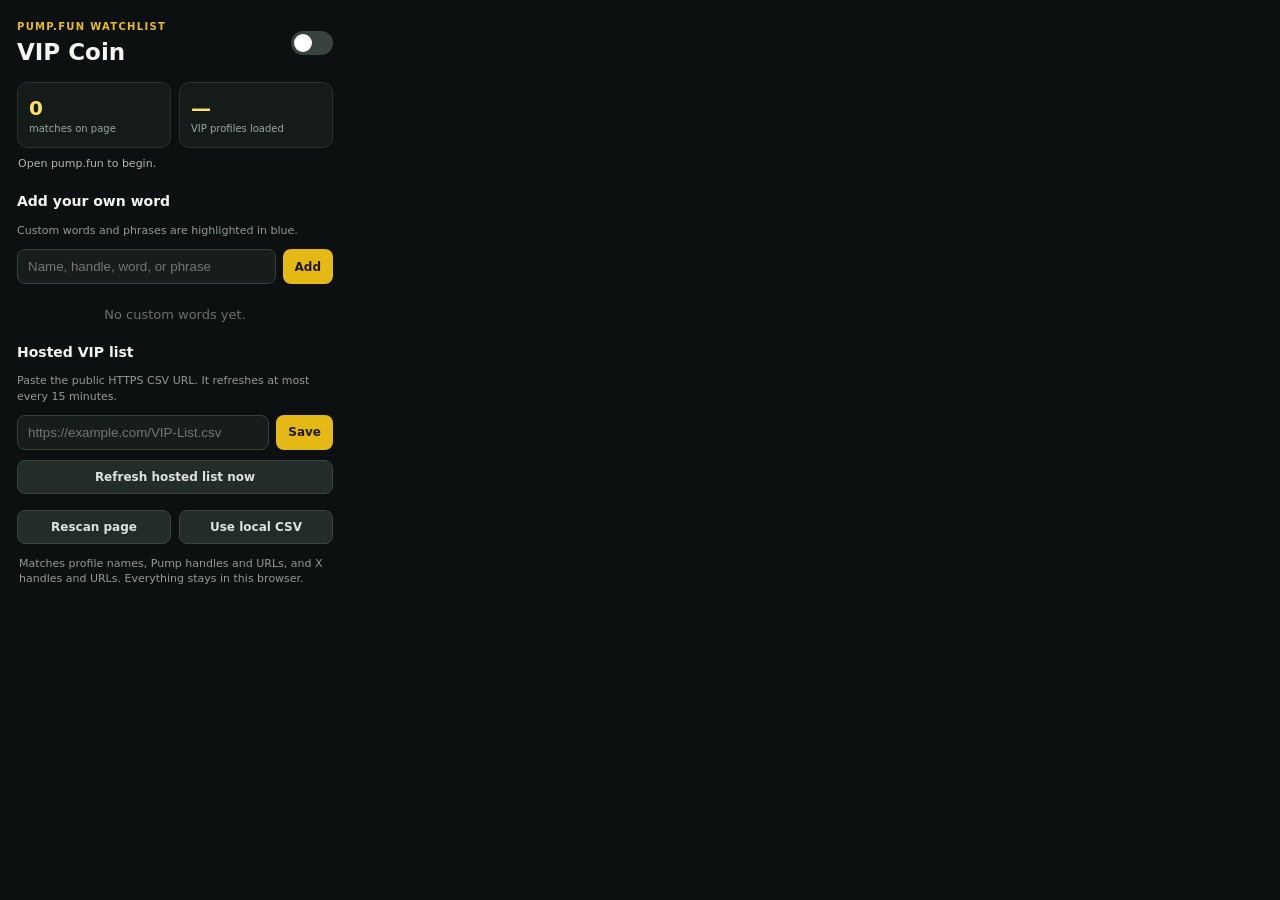
==== popup.html @ 91f6a703 "Add VIP Coin Highlighter extension Implement the Chrome extension UI, background CSV loading, and Pu" ====
<!doctype html>
<html lang="en">
<head>
  <meta charset="utf-8">
  <meta name="viewport" content="width=device-width,initial-scale=1">
  <title>VIP Coin Highlighter</title>
  <link rel="stylesheet" href="popup.css">
</head>
<body>
  <header>
    <div><span class="eyebrow">PUMP.FUN WATCHLIST</span><h1>VIP Coin</h1></div>
    <label class="toggle"><input id="enabled" type="checkbox"><span></span></label>
  </header>

  <section class="status-card">
    <div><strong id="matches">0</strong><span>matches on page</span></div>
    <div><strong id="vip-count">—</strong><span>VIP profiles loaded</span></div>
  </section>
  <p id="status" role="status">Open pump.fun to begin.</p>

  <section>
    <h2>Add your own word</h2>
    <p class="hint">Custom words and phrases are highlighted in blue.</p>
    <form id="add-form">
      <input id="term" maxlength="120" autocomplete="off" placeholder="Name, handle, word, or phrase" aria-label="Custom word">
      <button type="submit">Add</button>
    </form>
    <ul id="terms"></ul>
    <p id="empty" class="empty">No custom words yet.</p>
  </section>

  <section>
    <h2>Hosted VIP list</h2>
    <p class="hint">Paste the public HTTPS CSV URL. It refreshes at most every 15 minutes.</p>
    <form id="url-form">
      <input id="csv-url" type="url" placeholder="https://example.com/VIP-List.csv" aria-label="Hosted VIP CSV URL">
      <button type="submit">Save</button>
    </form>
    <button id="refresh-list" class="secondary wide">Refresh hosted list now</button>
  </section>

  <div class="actions">
    <button id="rescan" class="secondary">Rescan page</button>
    <label class="file-button secondary">Use local CSV<input id="csv-file" type="file" accept=".csv,text/csv" hidden></label>
  </div>
  <p class="footnote">Matches profile names, Pump handles and URLs, and X handles and URLs. Everything stays in this browser.</p>
  <script src="popup.js"></script>
</body>
</html>
---- popup.css ----
:root{color-scheme:dark;font:13px/1.4 Inter,ui-sans-serif,system-ui,sans-serif}*{box-sizing:border-box}body{width:350px;margin:0;padding:17px;background:#0c1010;color:#f2f5f1}header{display:flex;justify-content:space-between;align-items:center;margin-bottom:14px}.eyebrow{color:#e8bb28;font-size:10px;font-weight:800;letter-spacing:.13em}h1{margin:1px 0 0;font-size:23px}h2{margin:18px 0 2px;font-size:14px}.hint,.footnote{color:#8f9b97;font-size:11px}.status-card{display:grid;grid-template-columns:1fr 1fr;gap:8px}.status-card div{display:flex;flex-direction:column;padding:11px;border:1px solid #29322f;border-radius:10px;background:#151b19}.status-card strong{font-size:20px;color:#ffe066}.status-card span{font-size:10px;color:#9ba7a3}#status{min-height:18px;margin:8px 1px;color:#aeb8b4;font-size:11px}.toggle input{position:absolute;opacity:0}.toggle span{display:block;width:42px;height:24px;padding:3px;border-radius:999px;background:#39423f;cursor:pointer}.toggle span::after{content:"";display:block;width:18px;height:18px;border-radius:50%;background:white;transition:.18s}.toggle input:checked+span{background:#d6a90e}.toggle input:checked+span::after{transform:translateX(18px)}form{display:flex;gap:7px;margin:10px 0}input{min-width:0;flex:1;padding:9px 10px;border:1px solid #37413e;border-radius:8px;background:#171d1b;color:white;outline:none}input:focus{border-color:#d6a90e}button,.file-button{border:0;border-radius:8px;padding:9px 12px;background:#e4b916;color:#1e1800;font:700 12px system-ui;cursor:pointer;text-align:center}.secondary{background:#242c29;color:#dce3df;border:1px solid #39433f}ul{display:flex;flex-direction:column;gap:6px;max-height:180px;overflow:auto;margin:0;padding:0;list-style:none}li{display:flex;align-items:center;justify-content:space-between;padding:7px 9px;border-radius:7px;background:#161d1b;color:#cfeef5}li button{padding:2px 6px;background:transparent;color:#8d9995;font-size:17px}.empty{margin:12px 0;color:#68736f;text-align:center}.actions{display:grid;grid-template-columns:1fr 1fr;gap:8px;margin-top:16px}.file-button{display:block}.footnote{margin:12px 2px 0}
.wide{width:100%}
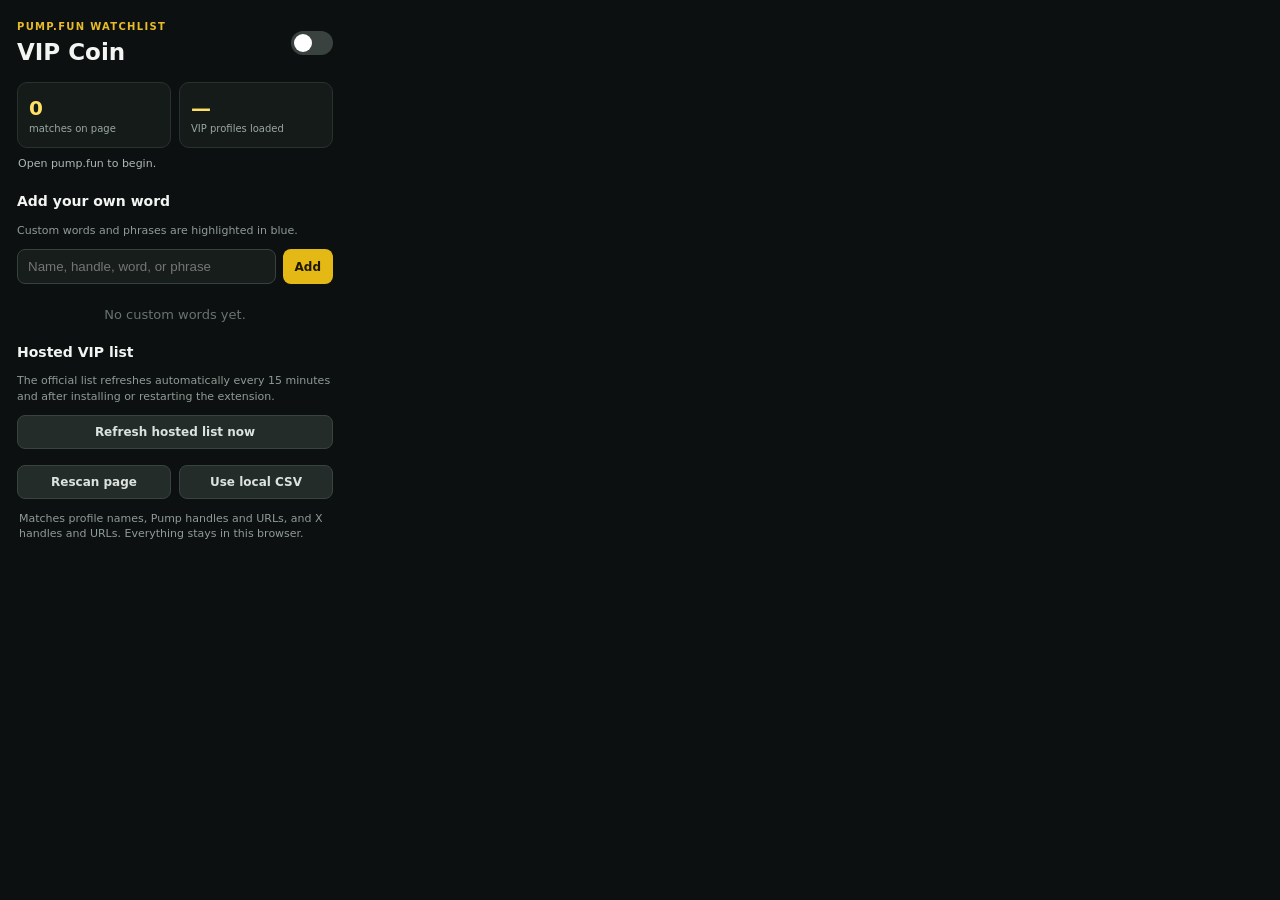
==== commit cc5b4653: "Optimize VIP matching and automatic list refresh" ====
--- a/popup.html
+++ b/popup.html
@@ -31,11 +31,7 @@
 
   <section>
     <h2>Hosted VIP list</h2>
-    <p class="hint">Paste the public HTTPS CSV URL. It refreshes at most every 15 minutes.</p>
-    <form id="url-form">
-      <input id="csv-url" type="url" placeholder="https://example.com/VIP-List.csv" aria-label="Hosted VIP CSV URL">
-      <button type="submit">Save</button>
-    </form>
+    <p class="hint">The official list refreshes automatically every 15 minutes and after installing or restarting the extension.</p>
     <button id="refresh-list" class="secondary wide">Refresh hosted list now</button>
   </section>
 
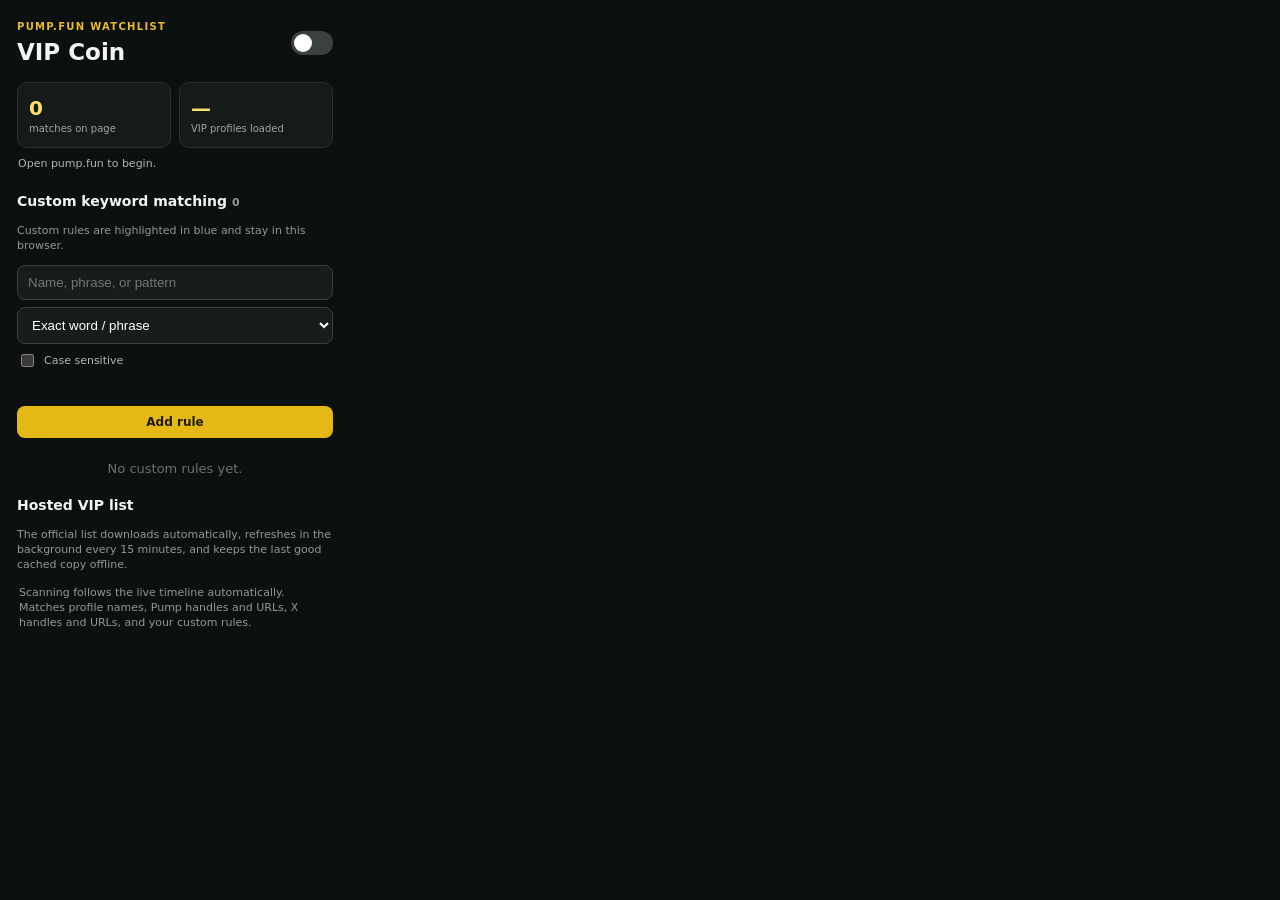
==== commit 20b4a16f: "Add continuous scanning and custom match rules" ====
--- a/popup.html
+++ b/popup.html
@@ -19,27 +19,31 @@
   <p id="status" role="status">Open pump.fun to begin.</p>
 
   <section>
-    <h2>Add your own word</h2>
-    <p class="hint">Custom words and phrases are highlighted in blue.</p>
-    <form id="add-form">
-      <input id="term" maxlength="120" autocomplete="off" placeholder="Name, handle, word, or phrase" aria-label="Custom word">
-      <button type="submit">Add</button>
+    <h2>Custom keyword matching <span id="rule-count">0</span></h2>
+    <p class="hint">Custom rules are highlighted in blue and stay in this browser.</p>
+    <form id="rule-form">
+      <input id="term" maxlength="500" autocomplete="off" required placeholder="Name, phrase, or pattern" aria-label="Keyword or expression">
+      <select id="mode" aria-label="Match type">
+        <option value="exact">Exact word / phrase</option>
+        <option value="contains">Contains</option>
+        <option value="starts">Starts with</option>
+        <option value="ends">Ends with</option>
+        <option value="regex">Regular expression</option>
+      </select>
+      <label class="case"><input id="case-sensitive" type="checkbox"> Case sensitive</label>
+      <p id="match-hint" class="hint"></p>
+      <p id="rule-error" role="alert"></p>
+      <button type="submit">Add rule</button>
     </form>
-    <ul id="terms"></ul>
-    <p id="empty" class="empty">No custom words yet.</p>
+    <ul id="rules"></ul>
+    <p id="empty" class="empty">No custom rules yet.</p>
   </section>
 
   <section>
     <h2>Hosted VIP list</h2>
-    <p class="hint">The official list refreshes automatically every 15 minutes and after installing or restarting the extension.</p>
-    <button id="refresh-list" class="secondary wide">Refresh hosted list now</button>
+    <p class="hint">The official list downloads automatically, refreshes in the background every 15 minutes, and keeps the last good cached copy offline.</p>
   </section>
-
-  <div class="actions">
-    <button id="rescan" class="secondary">Rescan page</button>
-    <label class="file-button secondary">Use local CSV<input id="csv-file" type="file" accept=".csv,text/csv" hidden></label>
-  </div>
-  <p class="footnote">Matches profile names, Pump handles and URLs, and X handles and URLs. Everything stays in this browser.</p>
+  <p class="footnote">Scanning follows the live timeline automatically. Matches profile names, Pump handles and URLs, X handles and URLs, and your custom rules.</p>
   <script src="popup.js"></script>
 </body>
 </html>
--- a/popup.css
+++ b/popup.css
@@ -1,2 +1,36 @@
-:root{color-scheme:dark;font:13px/1.4 Inter,ui-sans-serif,system-ui,sans-serif}*{box-sizing:border-box}body{width:350px;margin:0;padding:17px;background:#0c1010;color:#f2f5f1}header{display:flex;justify-content:space-between;align-items:center;margin-bottom:14px}.eyebrow{color:#e8bb28;font-size:10px;font-weight:800;letter-spacing:.13em}h1{margin:1px 0 0;font-size:23px}h2{margin:18px 0 2px;font-size:14px}.hint,.footnote{color:#8f9b97;font-size:11px}.status-card{display:grid;grid-template-columns:1fr 1fr;gap:8px}.status-card div{display:flex;flex-direction:column;padding:11px;border:1px solid #29322f;border-radius:10px;background:#151b19}.status-card strong{font-size:20px;color:#ffe066}.status-card span{font-size:10px;color:#9ba7a3}#status{min-height:18px;margin:8px 1px;color:#aeb8b4;font-size:11px}.toggle input{position:absolute;opacity:0}.toggle span{display:block;width:42px;height:24px;padding:3px;border-radius:999px;background:#39423f;cursor:pointer}.toggle span::after{content:"";display:block;width:18px;height:18px;border-radius:50%;background:white;transition:.18s}.toggle input:checked+span{background:#d6a90e}.toggle input:checked+span::after{transform:translateX(18px)}form{display:flex;gap:7px;margin:10px 0}input{min-width:0;flex:1;padding:9px 10px;border:1px solid #37413e;border-radius:8px;background:#171d1b;color:white;outline:none}input:focus{border-color:#d6a90e}button,.file-button{border:0;border-radius:8px;padding:9px 12px;background:#e4b916;color:#1e1800;font:700 12px system-ui;cursor:pointer;text-align:center}.secondary{background:#242c29;color:#dce3df;border:1px solid #39433f}ul{display:flex;flex-direction:column;gap:6px;max-height:180px;overflow:auto;margin:0;padding:0;list-style:none}li{display:flex;align-items:center;justify-content:space-between;padding:7px 9px;border-radius:7px;background:#161d1b;color:#cfeef5}li button{padding:2px 6px;background:transparent;color:#8d9995;font-size:17px}.empty{margin:12px 0;color:#68736f;text-align:center}.actions{display:grid;grid-template-columns:1fr 1fr;gap:8px;margin-top:16px}.file-button{display:block}.footnote{margin:12px 2px 0}
-.wide{width:100%}
+:root{color-scheme:dark;font:13px/1.4 Inter,ui-sans-serif,system-ui,sans-serif}
+*{box-sizing:border-box}
+body{width:350px;margin:0;padding:17px;background:#0c1010;color:#f2f5f1}
+header{display:flex;justify-content:space-between;align-items:center;margin-bottom:14px}
+.eyebrow{color:#e8bb28;font-size:10px;font-weight:800;letter-spacing:.13em}
+h1{margin:1px 0 0;font-size:23px}
+h2{margin:18px 0 2px;font-size:14px}
+.hint,.footnote{color:#8f9b97;font-size:11px}
+.status-card{display:grid;grid-template-columns:1fr 1fr;gap:8px}
+.status-card div{display:flex;flex-direction:column;padding:11px;border:1px solid #29322f;border-radius:10px;background:#151b19}
+.status-card strong{font-size:20px;color:#ffe066}
+.status-card span{font-size:10px;color:#9ba7a3}
+#status{min-height:18px;margin:8px 1px;color:#aeb8b4;font-size:11px}
+.toggle input{position:absolute;opacity:0}
+.toggle span{display:block;width:42px;height:24px;padding:3px;border-radius:999px;background:#39423f;cursor:pointer}
+.toggle span::after{content:"";display:block;width:18px;height:18px;border-radius:50%;background:white;transition:.18s}
+.toggle input:checked+span{background:#d6a90e}
+.toggle input:checked+span::after{transform:translateX(18px)}
+form{display:grid;gap:7px;margin:10px 0}
+input,select{min-width:0;width:100%;padding:9px 10px;border:1px solid #37413e;border-radius:8px;background:#171d1b;color:white;outline:none}
+input:focus,select:focus{border-color:#d6a90e}
+button{border:0;border-radius:8px;padding:9px 12px;background:#e4b916;color:#1e1800;font:700 12px system-ui;cursor:pointer;text-align:center}
+ul{display:flex;flex-direction:column;gap:6px;max-height:180px;overflow:auto;margin:0;padding:0;list-style:none}
+li{display:grid;grid-template-columns:18px 1fr auto;gap:8px;align-items:center;padding:7px 9px;border-radius:7px;background:#161d1b;color:#cfeef5}
+li input{width:auto}
+li span{min-width:0;display:flex;flex-direction:column}
+li strong{overflow:hidden;text-overflow:ellipsis;white-space:nowrap}
+li small{color:#82908b}
+li button{padding:2px 6px;background:transparent;color:#8d9995;font-size:17px}
+.case{display:flex;align-items:center;gap:7px;color:#aeb8b4;font-size:11px}
+.case input{width:auto}
+.empty{margin:12px 0;color:#68736f;text-align:center}
+.footnote{margin:12px 2px 0}
+#rule-error{min-height:0;margin:0;color:#ff8f8f;font-size:11px}
+#rule-error:empty{display:none}
+#rule-count{color:#8f9b97;font-size:11px}
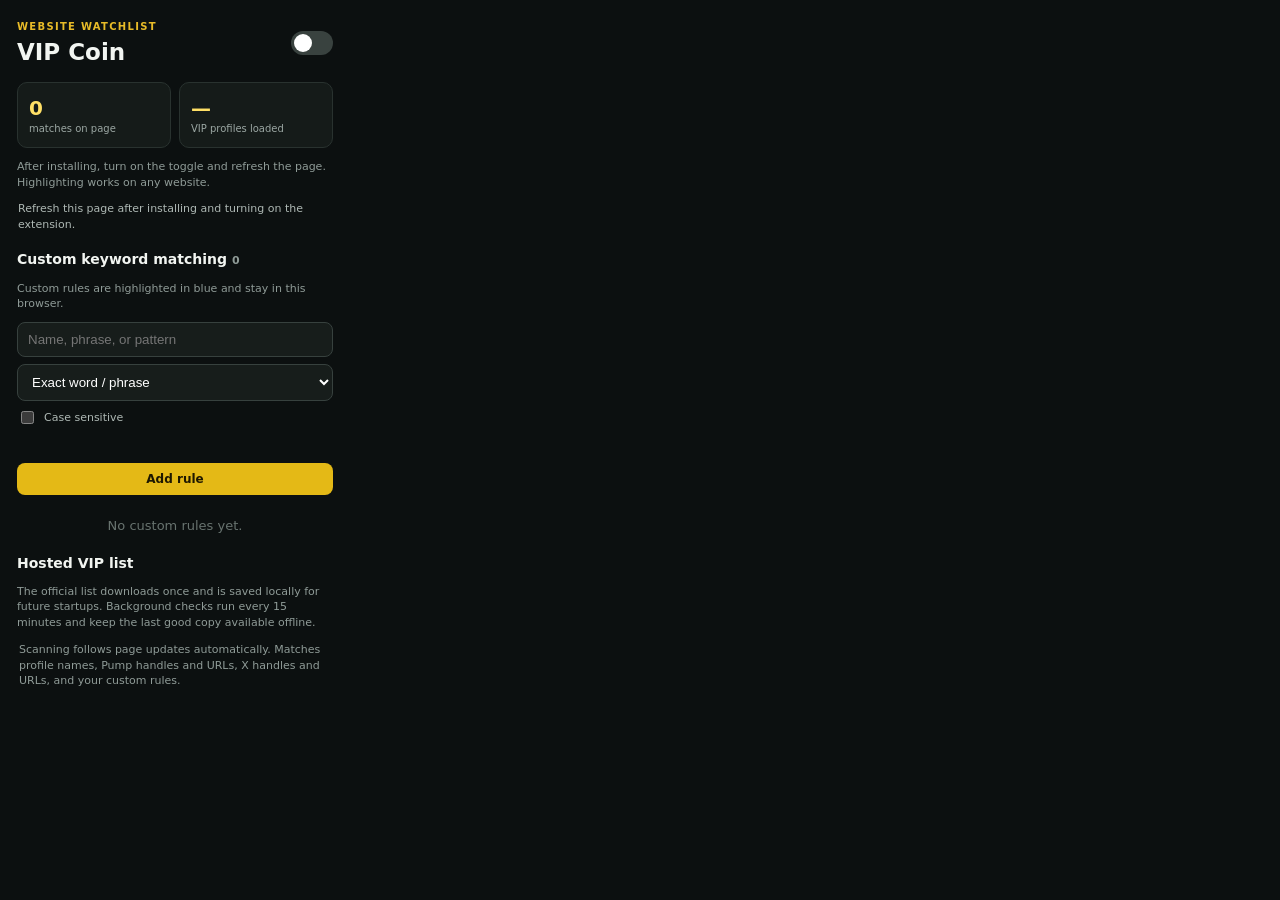
==== commit e82835ac: "Enable highlighting across websites and reuse persistent VIP cache" ====
--- a/popup.html
+++ b/popup.html
@@ -8,15 +8,16 @@
 </head>
 <body>
   <header>
-    <div><span class="eyebrow">PUMP.FUN WATCHLIST</span><h1>VIP Coin</h1></div>
-    <label class="toggle"><input id="enabled" type="checkbox"><span></span></label>
+    <div><span class="eyebrow">WEBSITE WATCHLIST</span><h1>VIP Coin</h1></div>
+    <label class="toggle"><input id="enabled" type="checkbox" aria-label="Enable highlighting on all websites"><span></span></label>
   </header>
 
   <section class="status-card">
     <div><strong id="matches">0</strong><span>matches on page</span></div>
     <div><strong id="vip-count">—</strong><span>VIP profiles loaded</span></div>
   </section>
-  <p id="status" role="status">Open pump.fun to begin.</p>
+  <p class="hint">After installing, turn on the toggle and refresh the page. Highlighting works on any website.</p>
+  <p id="status" role="status">Refresh this page after installing and turning on the extension.</p>
 
   <section>
     <h2>Custom keyword matching <span id="rule-count">0</span></h2>
@@ -41,9 +42,9 @@
 
   <section>
     <h2>Hosted VIP list</h2>
-    <p class="hint">The official list downloads automatically, refreshes in the background every 15 minutes, and keeps the last good cached copy offline.</p>
+    <p class="hint">The official list downloads once and is saved locally for future startups. Background checks run every 15 minutes and keep the last good copy available offline.</p>
   </section>
-  <p class="footnote">Scanning follows the live timeline automatically. Matches profile names, Pump handles and URLs, X handles and URLs, and your custom rules.</p>
+  <p class="footnote">Scanning follows page updates automatically. Matches profile names, Pump handles and URLs, X handles and URLs, and your custom rules.</p>
   <script src="popup.js"></script>
 </body>
 </html>
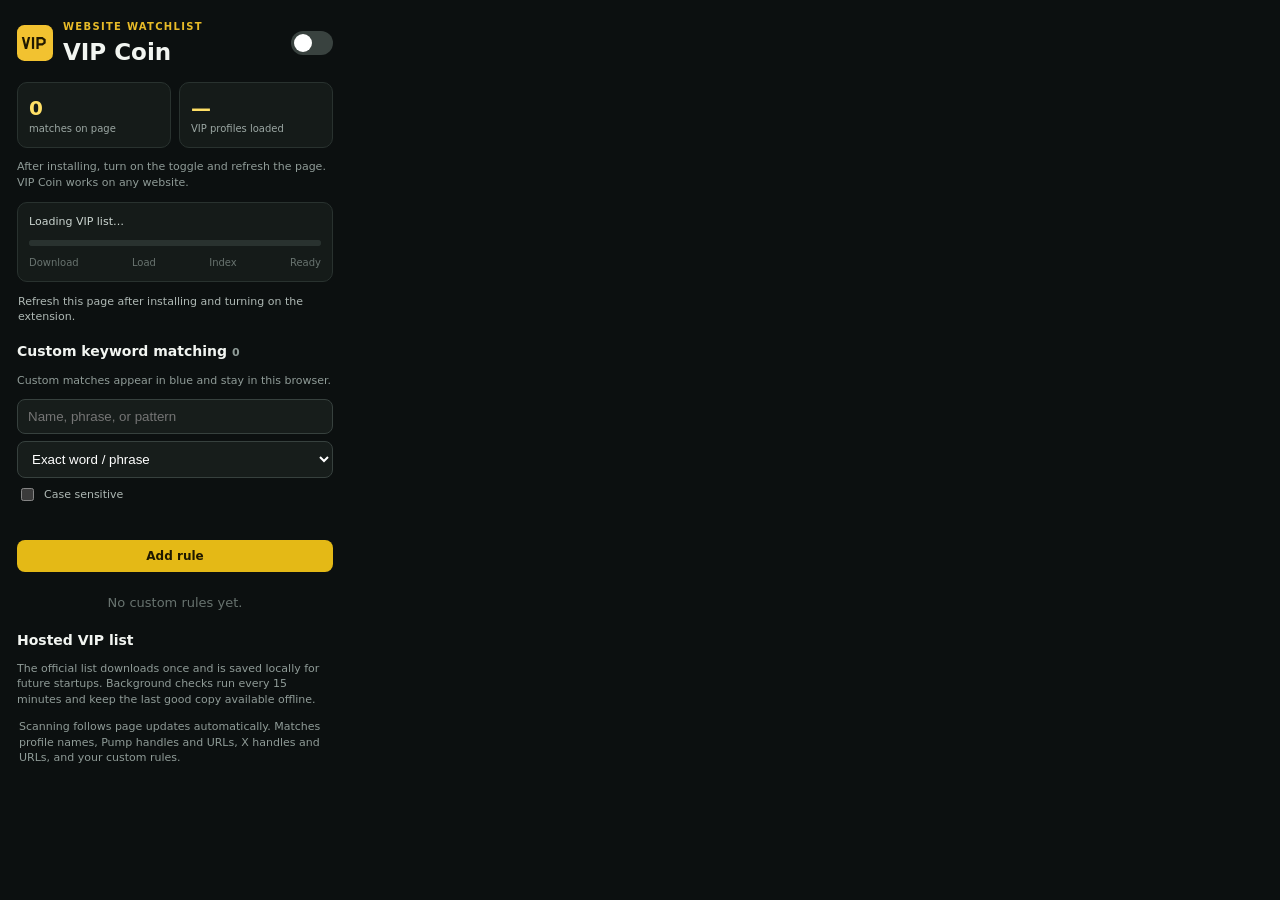
==== commit 75749258: "Show VIP list download and indexing progress Add a popup progress bar with Download, Load, Index, an" ====
--- a/popup.html
+++ b/popup.html
@@ -3,25 +3,30 @@
 <head>
   <meta charset="utf-8">
   <meta name="viewport" content="width=device-width,initial-scale=1">
-  <title>VIP Coin Highlighter</title>
+  <title>VIP Coin</title>
   <link rel="stylesheet" href="popup.css">
 </head>
 <body>
   <header>
-    <div><span class="eyebrow">WEBSITE WATCHLIST</span><h1>VIP Coin</h1></div>
-    <label class="toggle"><input id="enabled" type="checkbox" aria-label="Enable highlighting on all websites"><span></span></label>
+    <div class="popup-brand"><img src="icons/vip.svg" alt="VIP" width="36" height="36"><div><span class="eyebrow">WEBSITE WATCHLIST</span><h1>VIP Coin</h1></div></div>
+    <label class="toggle"><input id="enabled" type="checkbox" aria-label="Enable VIP Coin on all websites"><span></span></label>
   </header>
 
   <section class="status-card">
     <div><strong id="matches">0</strong><span>matches on page</span></div>
     <div><strong id="vip-count">—</strong><span>VIP profiles loaded</span></div>
   </section>
-  <p class="hint">After installing, turn on the toggle and refresh the page. Highlighting works on any website.</p>
+  <p class="hint">After installing, turn on the toggle and refresh the page. VIP Coin works on any website.</p>
+  <section class="load-progress" aria-label="VIP list progress">
+    <div class="progress-heading"><strong id="progress-label" role="status">Loading VIP list…</strong><span id="progress-value"></span></div>
+    <progress id="load-progress" max="100" aria-label="VIP list loading progress"></progress>
+    <ol class="progress-steps"><li data-step="downloading">Download</li><li data-step="loading">Load</li><li data-step="indexing">Index</li><li data-step="ready">Ready</li></ol>
+  </section>
   <p id="status" role="status">Refresh this page after installing and turning on the extension.</p>
 
   <section>
     <h2>Custom keyword matching <span id="rule-count">0</span></h2>
-    <p class="hint">Custom rules are highlighted in blue and stay in this browser.</p>
+    <p class="hint">Custom matches appear in blue and stay in this browser.</p>
     <form id="rule-form">
       <input id="term" maxlength="500" autocomplete="off" required placeholder="Name, phrase, or pattern" aria-label="Keyword or expression">
       <select id="mode" aria-label="Match type">
--- a/popup.css
+++ b/popup.css
@@ -34,3 +34,19 @@
 #rule-error{min-height:0;margin:0;color:#ff8f8f;font-size:11px}
 #rule-error:empty{display:none}
 #rule-count{color:#8f9b97;font-size:11px}
+
+.popup-brand{display:flex;align-items:center;gap:10px}
+.popup-brand img{display:block;flex-shrink:0}
+
+.load-progress{margin:12px 0;padding:11px;border:1px solid #29322f;border-radius:10px;background:#151b19}
+.progress-heading{display:flex;justify-content:space-between;align-items:center;gap:8px;font-size:11px}
+#progress-label{font-weight:500;color:#cbd5d0}
+#progress-value{color:#ffe066;white-space:nowrap;font-size:10px}
+#load-progress{display:block;width:100%;height:6px;margin:10px 0;accent-color:#e4b916;border:0;border-radius:99px;overflow:hidden;background:#29322f}
+#load-progress::-webkit-progress-bar{background:#29322f;border-radius:99px}
+#load-progress::-webkit-progress-value{background:#e4b916;border-radius:99px;transition:width .15s}
+.progress-steps{display:flex;justify-content:space-between;list-style:none;padding:0;margin:0}
+.progress-steps li{display:block;padding:0;background:none;font-size:10px;color:#68736f}
+.progress-steps li.active{color:#ffe066}
+.progress-steps li.complete{color:#b4c4bc}
+.load-progress.failed #progress-label{color:#ff8f8f}
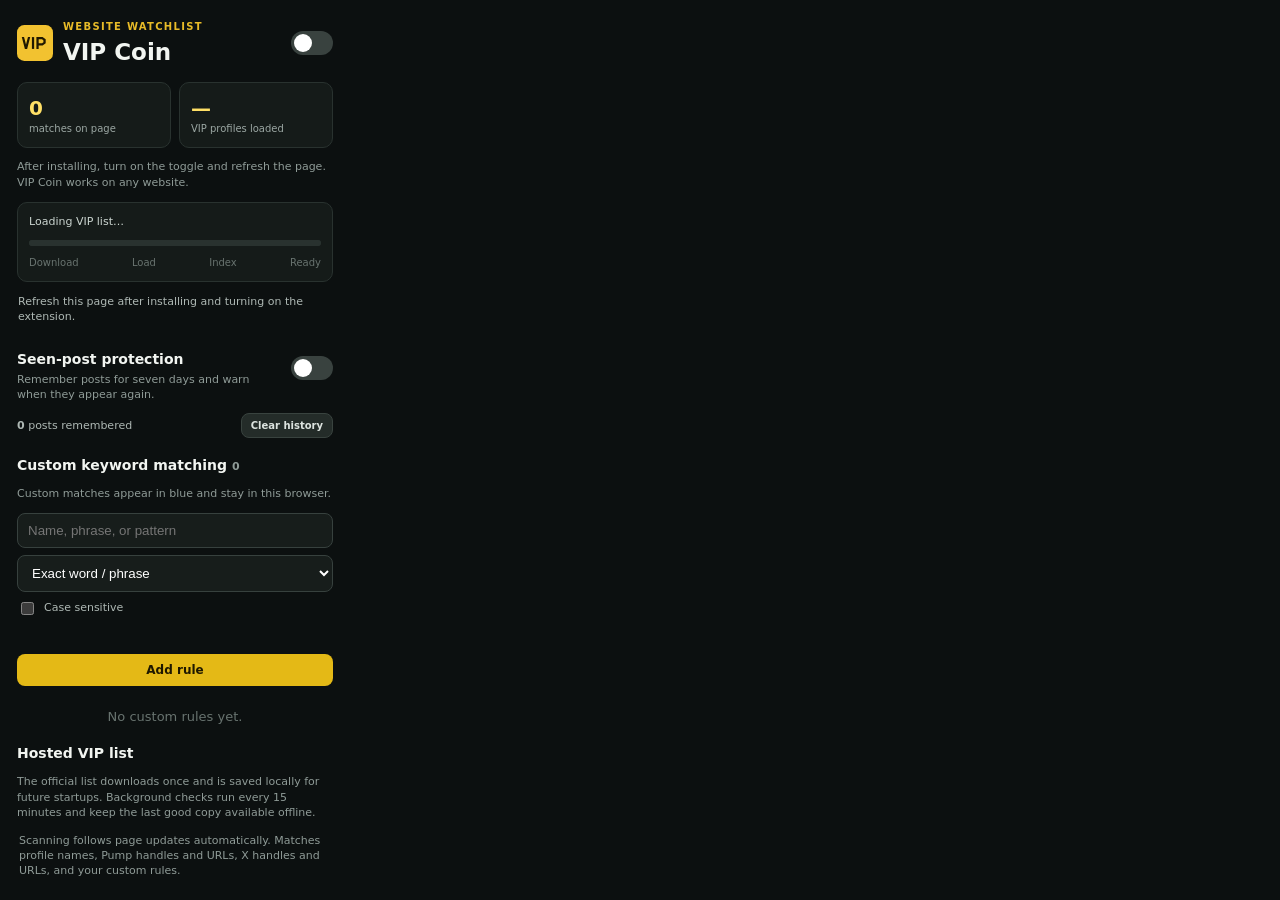
==== commit 59fe16da: "Add expiring seen-post protection" ====
--- a/popup.html
+++ b/popup.html
@@ -23,6 +23,11 @@
     <ol class="progress-steps"><li data-step="downloading">Download</li><li data-step="loading">Load</li><li data-step="indexing">Index</li><li data-step="ready">Ready</li></ol>
   </section>
   <p id="status" role="status">Refresh this page after installing and turning on the extension.</p>
+
+  <section class="seen-settings">
+    <div class="setting-heading"><div><h2>Seen-post protection</h2><p class="hint">Remember posts for seven days and warn when they appear again.</p></div><label class="toggle"><input id="track-seen-posts" type="checkbox" aria-label="Track posts seen during the last seven days"><span></span></label></div>
+    <div class="seen-summary"><span><strong id="seen-count">0</strong> posts remembered</span><button id="clear-seen" type="button" class="secondary">Clear history</button></div>
+  </section>
 
   <section>
     <h2>Custom keyword matching <span id="rule-count">0</span></h2>
--- a/popup.css
+++ b/popup.css
@@ -20,6 +20,7 @@
 input,select{min-width:0;width:100%;padding:9px 10px;border:1px solid #37413e;border-radius:8px;background:#171d1b;color:white;outline:none}
 input:focus,select:focus{border-color:#d6a90e}
 button{border:0;border-radius:8px;padding:9px 12px;background:#e4b916;color:#1e1800;font:700 12px system-ui;cursor:pointer;text-align:center}
+.secondary{background:#242c29;color:#dce3df;border:1px solid #39433f}
 ul{display:flex;flex-direction:column;gap:6px;max-height:180px;overflow:auto;margin:0;padding:0;list-style:none}
 li{display:grid;grid-template-columns:18px 1fr auto;gap:8px;align-items:center;padding:7px 9px;border-radius:7px;background:#161d1b;color:#cfeef5}
 li input{width:auto}
@@ -34,6 +35,11 @@
 #rule-error{min-height:0;margin:0;color:#ff8f8f;font-size:11px}
 #rule-error:empty{display:none}
 #rule-count{color:#8f9b97;font-size:11px}
+.setting-heading{display:flex;align-items:center;justify-content:space-between;gap:12px}
+.setting-heading h2{margin-bottom:2px}
+.setting-heading .hint{margin:0}
+.seen-summary{display:flex;align-items:center;justify-content:space-between;gap:10px;margin-top:10px;color:#aeb8b4;font-size:11px}
+.seen-summary button{padding:6px 9px;font-size:10px}
 
 .popup-brand{display:flex;align-items:center;gap:10px}
 .popup-brand img{display:block;flex-shrink:0}
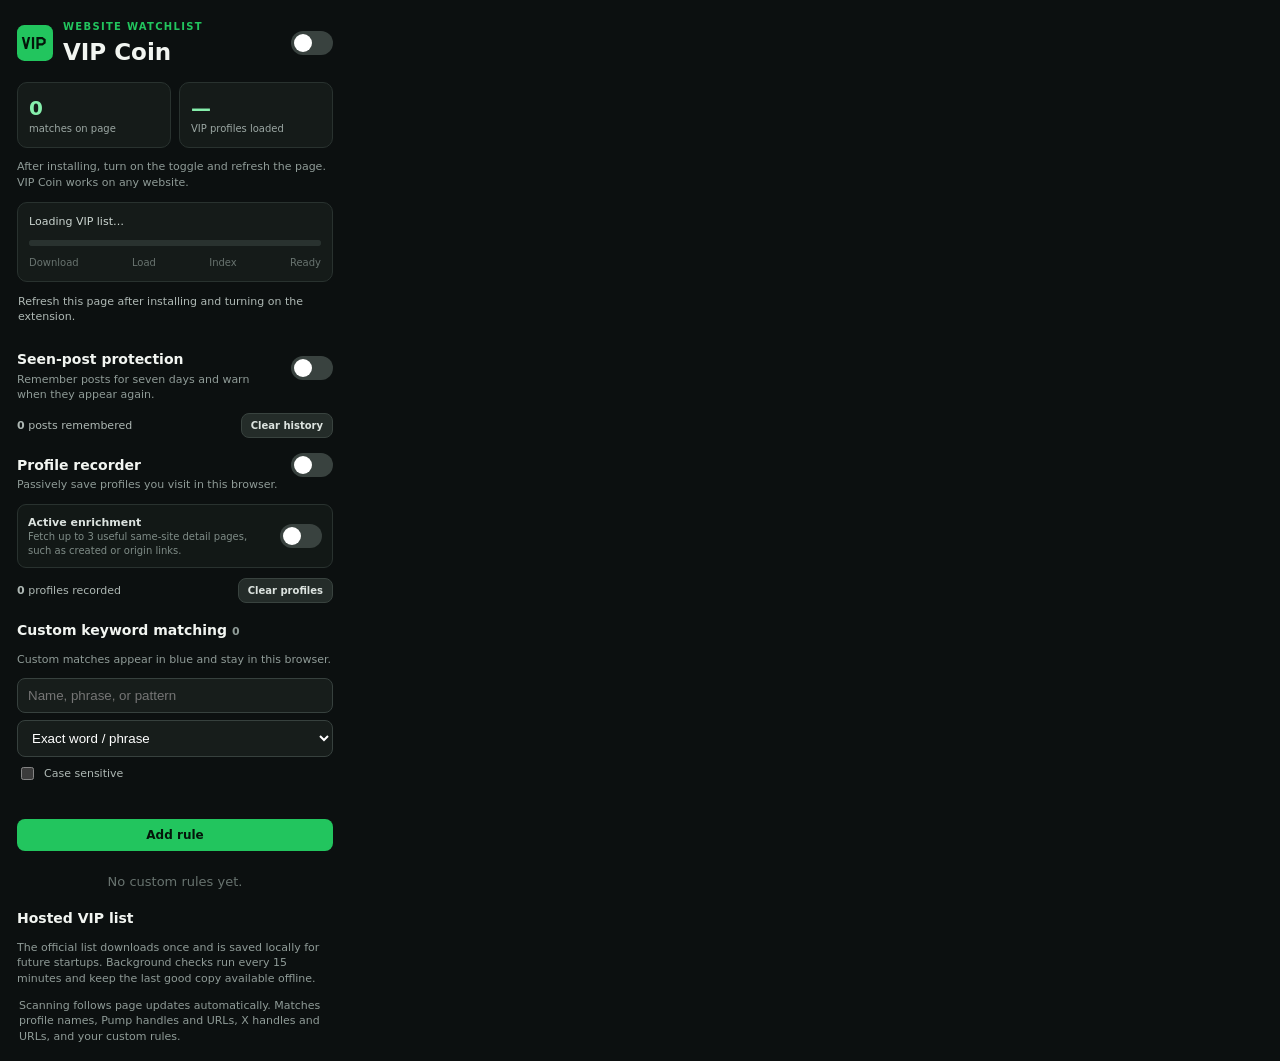
==== commit 7b7f8f3e: "Add optional profile visit recorder" ====
--- a/popup.html
+++ b/popup.html
@@ -29,6 +29,12 @@
     <div class="seen-summary"><span><strong id="seen-count">0</strong> posts remembered</span><button id="clear-seen" type="button" class="secondary">Clear history</button></div>
   </section>
 
+  <section class="profile-settings">
+    <div class="setting-heading"><div><h2>Profile recorder</h2><p class="hint">Passively save profiles you visit in this browser.</p></div><label class="toggle"><input id="record-profiles" type="checkbox" aria-label="Passively record visited profiles"><span></span></label></div>
+    <label class="sub-setting"><span><strong>Active enrichment</strong><small>Fetch up to 3 useful same-site detail pages, such as created or origin links.</small></span><span class="toggle"><input id="enrich-profiles" type="checkbox" aria-label="Actively enrich recorded profiles"><span></span></span></label>
+    <div class="seen-summary"><span><strong id="profile-count">0</strong> profiles recorded</span><button id="clear-profiles" type="button" class="secondary">Clear profiles</button></div>
+  </section>
+
   <section>
     <h2>Custom keyword matching <span id="rule-count">0</span></h2>
     <p class="hint">Custom matches appear in blue and stay in this browser.</p>
--- a/popup.css
+++ b/popup.css
@@ -2,24 +2,24 @@
 *{box-sizing:border-box}
 body{width:350px;margin:0;padding:17px;background:#0c1010;color:#f2f5f1}
 header{display:flex;justify-content:space-between;align-items:center;margin-bottom:14px}
-.eyebrow{color:#e8bb28;font-size:10px;font-weight:800;letter-spacing:.13em}
+.eyebrow{color:#22c55e;font-size:10px;font-weight:800;letter-spacing:.13em}
 h1{margin:1px 0 0;font-size:23px}
 h2{margin:18px 0 2px;font-size:14px}
 .hint,.footnote{color:#8f9b97;font-size:11px}
 .status-card{display:grid;grid-template-columns:1fr 1fr;gap:8px}
 .status-card div{display:flex;flex-direction:column;padding:11px;border:1px solid #29322f;border-radius:10px;background:#151b19}
-.status-card strong{font-size:20px;color:#ffe066}
+.status-card strong{font-size:20px;color:#86efac}
 .status-card span{font-size:10px;color:#9ba7a3}
 #status{min-height:18px;margin:8px 1px;color:#aeb8b4;font-size:11px}
 .toggle input{position:absolute;opacity:0}
 .toggle span{display:block;width:42px;height:24px;padding:3px;border-radius:999px;background:#39423f;cursor:pointer}
 .toggle span::after{content:"";display:block;width:18px;height:18px;border-radius:50%;background:white;transition:.18s}
-.toggle input:checked+span{background:#d6a90e}
+.toggle input:checked+span{background:#22c55e}
 .toggle input:checked+span::after{transform:translateX(18px)}
 form{display:grid;gap:7px;margin:10px 0}
 input,select{min-width:0;width:100%;padding:9px 10px;border:1px solid #37413e;border-radius:8px;background:#171d1b;color:white;outline:none}
-input:focus,select:focus{border-color:#d6a90e}
-button{border:0;border-radius:8px;padding:9px 12px;background:#e4b916;color:#1e1800;font:700 12px system-ui;cursor:pointer;text-align:center}
+input:focus,select:focus{border-color:#22c55e}
+button{border:0;border-radius:8px;padding:9px 12px;background:#22c55e;color:#04150a;font:700 12px system-ui;cursor:pointer;text-align:center}
 .secondary{background:#242c29;color:#dce3df;border:1px solid #39433f}
 ul{display:flex;flex-direction:column;gap:6px;max-height:180px;overflow:auto;margin:0;padding:0;list-style:none}
 li{display:grid;grid-template-columns:18px 1fr auto;gap:8px;align-items:center;padding:7px 9px;border-radius:7px;background:#161d1b;color:#cfeef5}
@@ -40,6 +40,12 @@
 .setting-heading .hint{margin:0}
 .seen-summary{display:flex;align-items:center;justify-content:space-between;gap:10px;margin-top:10px;color:#aeb8b4;font-size:11px}
 .seen-summary button{padding:6px 9px;font-size:10px}
+.sub-setting{display:flex;align-items:center;justify-content:space-between;gap:12px;margin-top:11px;padding:10px;border:1px solid #29322f;border-radius:9px;background:#121816}
+.sub-setting>span:first-child{display:flex;min-width:0;flex-direction:column}
+.sub-setting strong{font-size:11px;color:#dce3df}
+.sub-setting small{max-width:225px;color:#7f8c87;font-size:10px;line-height:1.35}
+.sub-setting .toggle{flex-shrink:0}
+.sub-setting.disabled{opacity:.5}
 
 .popup-brand{display:flex;align-items:center;gap:10px}
 .popup-brand img{display:block;flex-shrink:0}
@@ -47,12 +53,12 @@
 .load-progress{margin:12px 0;padding:11px;border:1px solid #29322f;border-radius:10px;background:#151b19}
 .progress-heading{display:flex;justify-content:space-between;align-items:center;gap:8px;font-size:11px}
 #progress-label{font-weight:500;color:#cbd5d0}
-#progress-value{color:#ffe066;white-space:nowrap;font-size:10px}
-#load-progress{display:block;width:100%;height:6px;margin:10px 0;accent-color:#e4b916;border:0;border-radius:99px;overflow:hidden;background:#29322f}
+#progress-value{color:#86efac;white-space:nowrap;font-size:10px}
+#load-progress{display:block;width:100%;height:6px;margin:10px 0;accent-color:#22c55e;border:0;border-radius:99px;overflow:hidden;background:#29322f}
 #load-progress::-webkit-progress-bar{background:#29322f;border-radius:99px}
-#load-progress::-webkit-progress-value{background:#e4b916;border-radius:99px;transition:width .15s}
+#load-progress::-webkit-progress-value{background:#22c55e;border-radius:99px;transition:width .15s}
 .progress-steps{display:flex;justify-content:space-between;list-style:none;padding:0;margin:0}
 .progress-steps li{display:block;padding:0;background:none;font-size:10px;color:#68736f}
-.progress-steps li.active{color:#ffe066}
+.progress-steps li.active{color:#86efac}
 .progress-steps li.complete{color:#b4c4bc}
 .load-progress.failed #progress-label{color:#ff8f8f}
